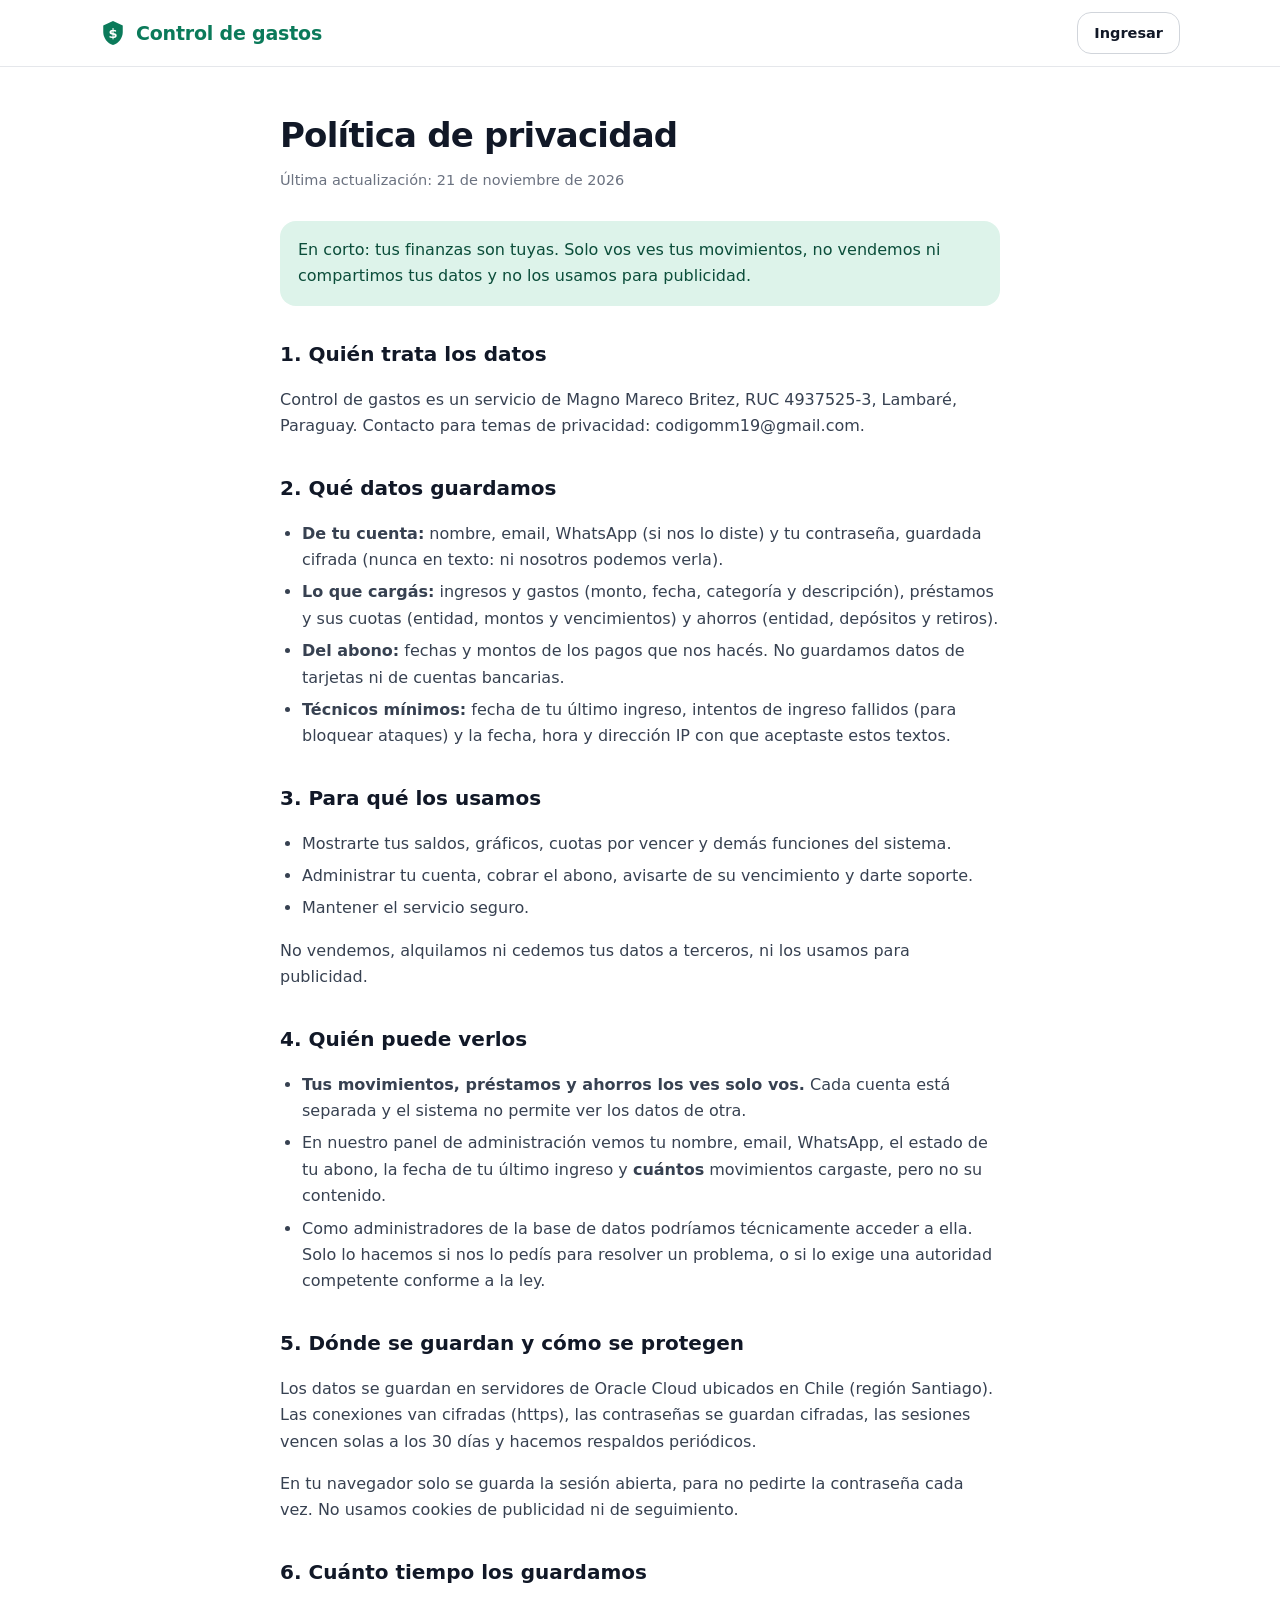
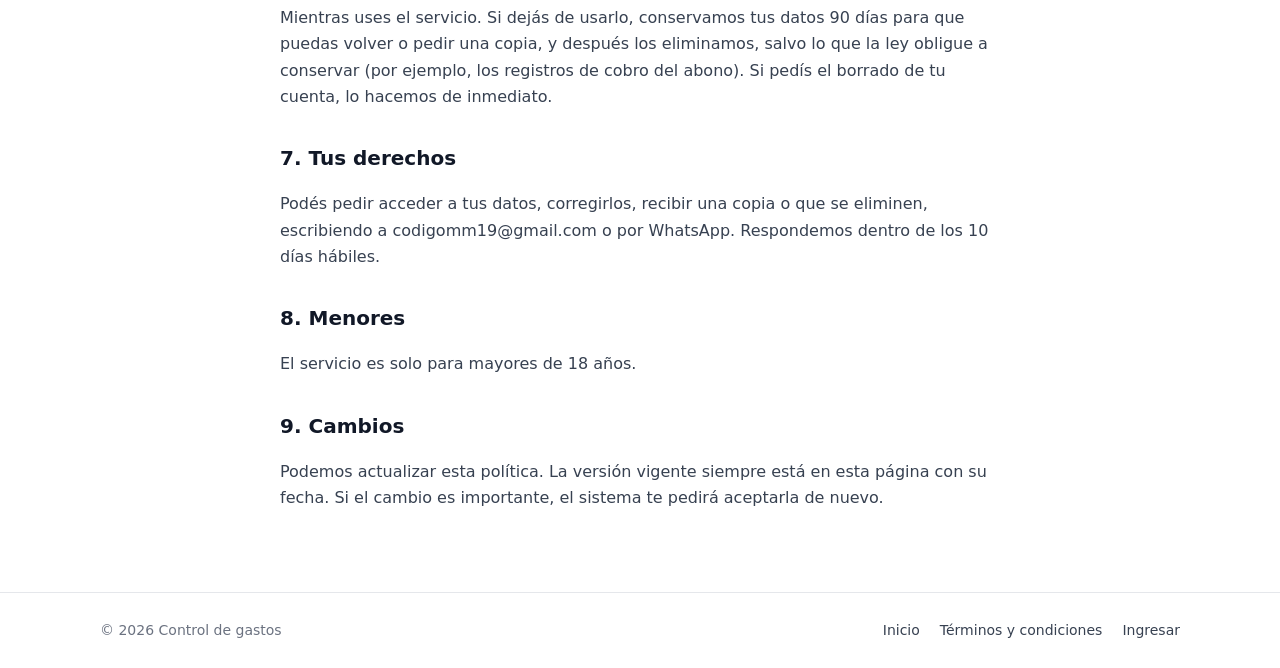
==== privacidad.html @ 7ae5da06 "Add files via upload" ====
<!DOCTYPE html>
<!--
  BORRADOR: revisalo con un abogado antes de publicarlo.
  Si cambiás el texto: actualizá la fecha de «Última actualización», terminosVersion en js/config.js
  y c_terminos_ver en oracle/03_paquete.sql (los clientes lo vuelven a aceptar al entrar).
-->
<html lang="es">
<head>
  <meta charset="UTF-8">
  <meta name="viewport" content="width=device-width, initial-scale=1">
  <meta http-equiv="Content-Security-Policy" content="default-src 'self'; script-src 'self' https://unpkg.com; style-src 'self' 'unsafe-inline' https://fonts.googleapis.com; font-src https://fonts.gstatic.com; img-src 'self' data:; connect-src 'self' https:; object-src 'none'; base-uri 'none'; form-action 'self'">
  <meta name="referrer" content="no-referrer">
  <title>Política de privacidad · Control de gastos</title>
  <meta name="theme-color" content="#0f2a24">
  <link rel="icon" href="data:image/svg+xml,%3Csvg xmlns='http://www.w3.org/2000/svg' viewBox='0 0 24 24'%3E%3Cpath fill='%230b7a5a' d='M12 1 3 5v6c0 5.5 3.8 10.7 9 12 5.2-1.3 9-6.5 9-12V5z'/%3E%3C/svg%3E">
  <link rel="preconnect" href="https://fonts.googleapis.com">
  <link rel="preconnect" href="https://fonts.gstatic.com" crossorigin>
  <link href="https://fonts.googleapis.com/css2?family=Plus+Jakarta+Sans:wght@400;500;600;700;800&display=swap" rel="stylesheet">
  <link rel="stylesheet" href="css/styles.css">
  <link rel="stylesheet" href="css/ventas.css">
</head>
<body class="publica">
  <header class="pub-top">
    <div class="wrap">
      <a class="brand" href="ventas.html"><svg class="brand-logo" viewBox="0 0 24 24" aria-hidden="true"><path fill="currentColor" d="M12 1 3 5v6c0 5.5 3.8 10.7 9 12 5.2-1.3 9-6.5 9-12V5z"/><text x="12" y="16.5" font-size="12" font-weight="800" text-anchor="middle" fill="#fff">$</text></svg><span class="js-app"></span></a>
      <nav><a class="btn btn-outline" href="index.html">Ingresar</a></nav>
    </div>
  </header>

  <main class="legal">
    <h1>Política de privacidad</h1>
    <p class="fecha">Última actualización: 21 de noviembre de 2026</p>

    <p class="destacado">En corto: tus finanzas son tuyas. Solo vos ves tus movimientos, no vendemos ni compartimos tus datos y no los usamos para publicidad.</p>

    <h2>1. Quién trata los datos</h2>
    <p><span class="js-app"></span> es un servicio de Magno Mareco Britez, RUC 4937525-3, Lambaré, Paraguay. Contacto para temas de privacidad: codigomm19@gmail.com.</p>

    <h2>2. Qué datos guardamos</h2>
    <ul>
      <li><b>De tu cuenta:</b> nombre, email, WhatsApp (si nos lo diste) y tu contraseña, guardada cifrada (nunca en texto: ni nosotros podemos verla).</li>
      <li><b>Lo que cargás:</b> ingresos y gastos (monto, fecha, categoría y descripción), préstamos y sus cuotas (entidad, montos y vencimientos) y ahorros (entidad, depósitos y retiros).</li>
      <li><b>Del abono:</b> fechas y montos de los pagos que nos hacés. No guardamos datos de tarjetas ni de cuentas bancarias.</li>
      <li><b>Técnicos mínimos:</b> fecha de tu último ingreso, intentos de ingreso fallidos (para bloquear ataques) y la fecha, hora y dirección IP con que aceptaste estos textos.</li>
    </ul>

    <h2>3. Para qué los usamos</h2>
    <ul>
      <li>Mostrarte tus saldos, gráficos, cuotas por vencer y demás funciones del sistema.</li>
      <li>Administrar tu cuenta, cobrar el abono, avisarte de su vencimiento y darte soporte.</li>
      <li>Mantener el servicio seguro.</li>
    </ul>
    <p>No vendemos, alquilamos ni cedemos tus datos a terceros, ni los usamos para publicidad.</p>

    <h2>4. Quién puede verlos</h2>
    <ul>
      <li><b>Tus movimientos, préstamos y ahorros los ves solo vos.</b> Cada cuenta está separada y el sistema no permite ver los datos de otra.</li>
      <li>En nuestro panel de administración vemos tu nombre, email, WhatsApp, el estado de tu abono, la fecha de tu último ingreso y <b>cuántos</b> movimientos cargaste, pero no su contenido.</li>
      <li>Como administradores de la base de datos podríamos técnicamente acceder a ella. Solo lo hacemos si nos lo pedís para resolver un problema, o si lo exige una autoridad competente conforme a la ley.</li>
    </ul>

    <h2>5. Dónde se guardan y cómo se protegen</h2>
    <p>Los datos se guardan en servidores de Oracle Cloud ubicados en Chile (región Santiago). Las conexiones van cifradas (https), las contraseñas se guardan cifradas, las sesiones vencen solas a los 30 días y hacemos respaldos periódicos.</p>
    <p>En tu navegador solo se guarda la sesión abierta, para no pedirte la contraseña cada vez. No usamos cookies de publicidad ni de seguimiento.</p>

    <h2>6. Cuánto tiempo los guardamos</h2>
    <p>Mientras uses el servicio. Si dejás de usarlo, conservamos tus datos 90 días para que puedas volver o pedir una copia, y después los eliminamos, salvo lo que la ley obligue a conservar (por ejemplo, los registros de cobro del abono). Si pedís el borrado de tu cuenta, lo hacemos de inmediato.</p>

    <h2>7. Tus derechos</h2>
    <p>Podés pedir acceder a tus datos, corregirlos, recibir una copia o que se eliminen, escribiendo a codigomm19@gmail.com o por WhatsApp. Respondemos dentro de los 10 días hábiles.</p>

    <h2>8. Menores</h2>
    <p>El servicio es solo para mayores de 18 años.</p>

    <h2>9. Cambios</h2>
    <p>Podemos actualizar esta política. La versión vigente siempre está en esta página con su fecha. Si el cambio es importante, el sistema te pedirá aceptarla de nuevo.</p>
  </main>

  <footer class="pub-foot">
    <div class="wrap">
      <span>© <span data-anio></span> <span class="js-app"></span></span>
      <a href="ventas.html">Inicio</a>
      <a href="terminos.html">Términos y condiciones</a>
      <a href="index.html">Ingresar</a>
    </div>
  </footer>

  <script src="js/config.js"></script>
  <script src="js/utils.js"></script>
  <script src="js/ventas.js"></script>
</body>
</html>
---- css/styles.css ----
/* ============================================================
   Control de gastos · estilos
   ============================================================ */
:root {
  --bg: #f3f4f6;
  --card: #ffffff;
  --ink: #111827;
  --ink2: #374151;
  --muted: #6b7280;
  --line: #e5e7eb;
  --chip: #e9ecef;
  --green: #0b7a5a;
  --green-dark: #08654a;
  --green-soft: #ddf3ea;
  --dark: #0f2a24;
  --dark2: #1c3f37;
  --mint: #7ddfb3;
  --red: #b42318;
  --red-soft: #fde4e1;
  --salmon: #ff9e8f;
  --radius: 20px;
  --radius-sm: 14px;
  --shadow: 0 1px 2px rgba(17, 24, 39, .04), 0 2px 10px rgba(17, 24, 39, .04);
  --top: 64px;
  --side: 240px;
  font-family: "Plus Jakarta Sans", system-ui, -apple-system, "Segoe UI", Roboto, sans-serif;
  color: var(--ink);
  background: var(--bg);
  -webkit-tap-highlight-color: transparent;
}
* { box-sizing: border-box; }
html, body { margin: 0; min-height: 100%; }
body { background: var(--bg); font-size: 15px; line-height: 1.4; }
button, input, select { font: inherit; color: inherit; }
button { cursor: pointer; }
a { color: inherit; }
[data-lucide], svg.lucide { width: 20px; height: 20px; stroke-width: 2; flex-shrink: 0; }
.sr-only { position: absolute; width: 1px; height: 1px; overflow: hidden; clip: rect(0 0 0 0); }

/* ---------- Barra superior ---------- */
.topbar {
  position: sticky; top: 0; z-index: 30; height: var(--top);
  display: flex; align-items: center; gap: 14px; padding: 0 16px;
  background: var(--card); border-bottom: 1px solid var(--line);
}
.icon-btn {
  width: 44px; height: 44px; border-radius: 50%; border: 0; background: #eef0f3;
  display: grid; place-items: center; flex-shrink: 0;
}
.icon-btn:hover { background: #e3e6ea; }
.icon-btn.plain { background: transparent; }
.icon-btn.plain:hover { background: #eef0f3; }
.brand { display: flex; align-items: center; gap: 10px; text-decoration: none; color: var(--green); font-weight: 800; font-size: 19px; letter-spacing: -.2px; }
.brand-logo { width: 26px; height: 26px; }
.user { margin-left: auto; display: flex; align-items: center; gap: 10px; font-weight: 600; background: none; border: 0; padding: 4px 6px 4px 4px; border-radius: 99px; }
.user:hover { background: #f3f5f7; }
.avatar { width: 40px; height: 40px; border-radius: 50%; background: var(--green-soft); color: var(--green); display: grid; place-items: center; font-weight: 800; }

/* ---------- Layout ---------- */
.layout { display: flex; min-height: calc(100vh - var(--top)); }
.sidebar {
  width: var(--side); flex-shrink: 0; background: var(--card); border-right: 1px solid var(--line);
  padding: 12px; display: flex; flex-direction: column; gap: 2px;
  position: sticky; top: var(--top); height: calc(100vh - var(--top)); overflow-y: auto;
}
.nav-item {
  display: flex; align-items: center; gap: 12px; padding: 11px 12px; border-radius: 12px;
  text-decoration: none; color: var(--ink2); font-weight: 500;
}
.nav-item [data-lucide], .nav-item svg { width: 18px; height: 18px; color: var(--muted); }
.nav-item:hover { background: #f3f5f7; }
.nav-item.activo { background: var(--green-soft); color: var(--green); font-weight: 700; }
.nav-item.activo svg { color: var(--green); }
.nav-title { font-size: 12px; font-weight: 700; letter-spacing: .08em; text-transform: uppercase; color: var(--muted); padding: 18px 12px 6px; }
.nav-foot { margin-top: auto; padding: 12px; font-size: 12px; color: var(--muted); }
.nav-foot button { background: none; border: 0; padding: 0; color: var(--green); text-decoration: underline; font-size: 12px; }
.scrim { display: none; }
.main { flex: 1; min-width: 0; padding: 26px 28px 110px; max-width: 1240px; outline: none; }

body.sin-menu .sidebar { display: none; }

@media (max-width: 899px) {
  .sidebar {
    position: fixed; z-index: 50; top: 0; left: 0; height: 100vh; width: min(290px, 84vw);
    transform: translateX(-100%); transition: transform .22s ease; box-shadow: 0 0 40px rgba(0,0,0,.15);
    padding-top: 20px;
  }
  body.menu-abierto .sidebar { transform: none; }
  body.menu-abierto .scrim { display: block; position: fixed; inset: 0; z-index: 40; background: rgba(15, 23, 42, .35); }
  body.sin-menu .sidebar { display: flex; }
  .main { padding: 20px 16px 110px; }
  .user-name { display: none; }
  .brand { font-size: 18px; }
}

/* ---------- Encabezado de página ---------- */
.page-head { display: flex; align-items: flex-end; justify-content: space-between; gap: 12px; margin-bottom: 18px; flex-wrap: wrap; }
.crumb { font-size: 13px; color: var(--muted); text-decoration: none; }
.crumb:hover { text-decoration: underline; }
.page-title { font-size: 28px; font-weight: 800; letter-spacing: -.5px; margin: 2px 0 0; }
.page-sub { color: var(--muted); font-size: 14px; margin: 2px 0 0; }
.head-actions { display: flex; gap: 10px; align-items: center; flex-wrap: wrap; }

/* ---------- Botones ---------- */
.btn {
  display: inline-flex; align-items: center; justify-content: center; gap: 8px;
  height: 48px; padding: 0 22px; border-radius: 14px; border: 1px solid transparent;
  font-weight: 700; font-size: 15px; text-decoration: none; white-space: nowrap;
}
.btn svg { width: 18px; height: 18px; }
.btn-primary { background: var(--green); color: #fff; }
.btn-primary:hover { background: var(--green-dark); }
.btn-outline { background: var(--card); border-color: #d1d5db; color: var(--ink); }
.btn-outline:hover { background: #f9fafb; }
.btn-danger-outline { background: var(--card); border-color: #f3b3aa; color: var(--red); }
.btn-danger-outline:hover { background: #fff5f4; }
.btn-sm { height: 40px; padding: 0 16px; border-radius: 12px; font-size: 14px; }
.btn-block { width: 100%; }
.btn:disabled { opacity: .55; cursor: not-allowed; }
.link { background: none; border: 0; padding: 0; color: var(--green); font-weight: 600; text-decoration: underline; text-underline-offset: 3px; }

/* ---------- Selector de mes ---------- */
.periodo { display: flex; align-items: center; gap: 10px; }
.periodo .icon-btn { background: var(--card); box-shadow: var(--shadow); width: 40px; height: 40px; }
.periodo-nombre { font-size: 22px; font-weight: 800; letter-spacing: -.3px; min-width: 190px; text-align: center; position: relative; }
.periodo-nombre input { position: absolute; inset: 0; opacity: 0; cursor: pointer; width: 100%; }
@media (max-width: 899px) { .periodo-nombre { font-size: 19px; min-width: 0; flex: 1; } .periodo { width: 100%; } }

/* ---------- Tarjetas ---------- */
.card { background: var(--card); border-radius: var(--radius); box-shadow: var(--shadow); padding: 22px; }
.card-title { font-size: 17px; font-weight: 700; margin: 0 0 14px; }
.section-head { display: flex; align-items: center; justify-content: space-between; margin: 26px 0 12px; }
.section-head h2 { font-size: 18px; font-weight: 700; margin: 0; }

.hero {
  background: var(--dark); color: #fff; border-radius: 24px; padding: 26px 28px;
  display: flex; align-items: center; gap: 16px; flex-wrap: wrap;
}
.hero-main { flex: 1; min-width: 220px; }
.hero-label { color: #cfe3dc; font-size: 15px; }
.hero-amount { font-size: 40px; font-weight: 800; letter-spacing: -1px; line-height: 1.15; }
.hero-amount.mint { color: var(--mint); }
.hero-amount.salmon { color: var(--salmon); }
.hero-sub { color: #cfe3dc; font-size: 14px; margin-top: 4px; }
.hero-boxes { display: flex; gap: 12px; flex-wrap: wrap; }
.hero-box { background: var(--dark2); border-radius: 16px; padding: 12px 18px; min-width: 190px; }
.hero-box .k { color: #cfe3dc; font-size: 13px; }
.hero-box .v { font-size: 19px; font-weight: 700; }
.hero-box .v.mint { color: var(--mint); }
.hero-box .v.salmon { color: var(--salmon); }
.hero-split { display: flex; justify-content: space-between; width: 100%; gap: 12px; }
.hero-split .k { color: #cfe3dc; font-size: 14px; }
.hero-split .v { font-size: 20px; font-weight: 700; }
.hero-split > div:last-child { text-align: right; }
.bar { height: 12px; border-radius: 99px; background: var(--dark2); overflow: hidden; width: 100%; }
.bar > span { display: block; height: 100%; border-radius: 99px; background: var(--mint); }
@media (max-width: 899px) {
  .hero { padding: 22px; flex-direction: column; align-items: stretch; }
  .hero-amount { font-size: 34px; }
  .hero-boxes { display: grid; grid-template-columns: minmax(0, 1fr) minmax(0, 1fr); }
  .hero-box { min-width: 0; padding: 12px 14px; }
  .hero-box .v { font-size: 15.5px; white-space: nowrap; overflow: hidden; text-overflow: ellipsis; }
}

/* ---------- Accesos rápidos ---------- */
.tiles { display: grid; grid-template-columns: repeat(4, minmax(0, 1fr)); gap: 14px; margin-top: 16px; }
.tile {
  background: var(--card); border-radius: var(--radius); box-shadow: var(--shadow); padding: 16px;
  display: flex; flex-direction: column; align-items: center; gap: 10px; text-decoration: none; font-weight: 700; color: var(--ink);
}
.tile:hover { box-shadow: 0 4px 18px rgba(17,24,39,.08); }
.tile-ico { width: 44px; height: 44px; border-radius: 12px; background: var(--green-soft); color: var(--green); display: grid; place-items: center; }
@media (max-width: 899px) {
  .tiles { gap: 8px; }
  .tile { padding: 12px 4px; font-size: 12px; border-radius: 16px; }
  .tile-ico { width: 38px; height: 38px; }
}

.grid-2 { display: grid; grid-template-columns: minmax(0, 1fr) minmax(0, 1fr); gap: 16px; }
@media (max-width: 899px) { .grid-2 { grid-template-columns: minmax(0, 1fr); } }

/* ---------- Listas de movimientos ---------- */
.list { background: var(--card); border-radius: var(--radius); box-shadow: var(--shadow); padding: 6px 22px; }
.list-day { font-size: 13px; font-weight: 700; color: var(--muted); letter-spacing: .04em; padding: 16px 0 4px; }
.row {
  display: flex; align-items: center; gap: 14px; padding: 12px 0; width: 100%;
  background: none; border: 0; text-align: left;
}
.list .row + .row { border-top: 1px solid #f1f3f5; }
.list .list-day + .row { border-top: 0; }
button.row:hover .row-title { text-decoration: underline; }
.row-ico { width: 52px; height: 52px; border-radius: 15px; display: grid; place-items: center; flex-shrink: 0; }
.row-ico .dot { width: 14px; height: 14px; border-radius: 50%; }
.row-ico svg { width: 20px; height: 20px; }
.row-body { flex: 1; min-width: 0; }
.row-title { display: block; font-weight: 700; font-size: 16px; overflow: hidden; text-overflow: ellipsis; white-space: nowrap; }
.row-sub { display: block; color: var(--muted); font-size: 14px; }
.row-sub.danger { color: var(--red); font-weight: 500; }
.row-amount { font-weight: 800; font-size: 17px; white-space: nowrap; }
.row-amount.pos { color: var(--green); }
.row-amount.neg { color: var(--ink); }
.row-amount.debt { color: var(--red); }
.row-chev { color: #9ca3af; }
.row-end { display: flex; align-items: center; gap: 10px; }
.mini { font-size: 13px; color: var(--muted); font-weight: 600; white-space: nowrap; }
.compact .row-ico { width: 38px; height: 38px; border-radius: 11px; }
.compact .row-ico .dot { width: 11px; height: 11px; }
.compact .row-title { font-size: 15px; }
.compact .row-sub { font-size: 12.5px; }
.compact .row-amount { font-size: 16px; }
.compact .row { padding: 9px 0; }

/* ---------- Barras por categoría ---------- */
.catbar + .catbar { margin-top: 14px; }
.catbar-head { display: flex; justify-content: space-between; gap: 10px; margin-bottom: 7px; }
.catbar-head b { font-weight: 800; white-space: nowrap; }
.track { height: 10px; border-radius: 99px; background: #e5e9ef; overflow: hidden; }
.track > span { display: block; height: 100%; border-radius: 99px; }

/* ---------- Gráfico ---------- */
.chart-legend { display: flex; gap: 16px; font-size: 13px; color: var(--ink2); }
.chart-legend span { display: inline-flex; align-items: center; gap: 6px; }
.chart-legend i { width: 10px; height: 10px; border-radius: 50%; display: inline-block; }
.chart { width: 100%; height: 260px; display: block; }
.chart text { font-size: 11px; fill: var(--muted); font-family: inherit; }
.chart .bar-hit:hover { opacity: .85; }

/* ---------- Tablas (escritorio) ---------- */
.table-wrap { background: var(--card); border-radius: var(--radius); box-shadow: var(--shadow); overflow-x: auto; margin-top: 18px; }
table.tabla { width: 100%; border-collapse: collapse; }
.tabla th { background: #f6f7f9; text-align: left; font-size: 13px; font-weight: 600; color: var(--ink2); padding: 14px 20px; white-space: nowrap; }
.tabla td { padding: 14px 20px; border-top: 1px solid #f1f3f5; white-space: nowrap; }
.tabla tbody tr { cursor: pointer; }
.tabla tbody tr:hover { background: #fafbfc; }
.tabla .r { text-align: right; }
.tabla .strong { font-weight: 700; }
.tabla tfoot td { color: var(--muted); font-size: 13px; text-align: right; cursor: default; }
.tabla .cell-ico { display: flex; align-items: center; gap: 10px; font-weight: 700; }
.tabla .cell-ico .row-ico { width: 30px; height: 30px; border-radius: 8px; }
.tabla .cell-ico .row-ico svg { width: 16px; height: 16px; }
.tabla .track { width: 120px; height: 7px; }

@media (min-width: 900px) { .only-mob { display: none !important; } }
@media (max-width: 899px) { .only-desk { display: none !important; } }

.pill { display: inline-block; padding: 4px 11px; border-radius: 99px; font-size: 13px; font-weight: 700; background: var(--green-soft); color: var(--green); }
.pill.gray { background: var(--chip); color: var(--ink2); }
.pill.red { background: var(--red-soft); color: var(--red); }

/* ---------- Buscador ---------- */
.search { display: flex; align-items: center; gap: 12px; background: var(--card); border-radius: 18px; box-shadow: var(--shadow); padding: 0 18px; height: 60px; margin-bottom: 16px; }
.search svg { color: var(--ink2); }
.search input { border: 0; outline: 0; flex: 1; font-size: 17px; background: transparent; height: 100%; }

/* ---------- Pestañas ---------- */
.seg { display: grid; grid-auto-flow: column; grid-auto-columns: 1fr; background: #e5e8ec; border-radius: 16px; padding: 6px; gap: 4px; }
.seg button { border: 0; background: transparent; height: 44px; border-radius: 12px; font-weight: 600; color: var(--muted); font-size: 16px; }
.seg button.on { background: var(--card); color: var(--ink); font-weight: 700; box-shadow: 0 1px 3px rgba(0,0,0,.08); }
.seg.ingreso button.on { color: var(--green); }

/* ---------- Estado vacío ---------- */
.empty { background: var(--card); border-radius: var(--radius); box-shadow: var(--shadow); padding: 42px 24px; text-align: center; }
.empty-ico { width: 72px; height: 72px; border-radius: 50%; background: var(--green-soft); color: var(--green); display: grid; place-items: center; margin: 0 auto 16px; }
.empty-ico svg { width: 30px; height: 30px; }
.empty h3 { margin: 0 0 8px; font-size: 19px; }
.empty p { margin: 0 auto 20px; color: var(--muted); max-width: 340px; }

/* ---------- Botón flotante ---------- */
.fab {
  position: fixed; right: 22px; bottom: 22px; z-index: 25; width: 64px; height: 64px; border-radius: 50%;
  border: 0; background: var(--green); color: #fff; display: none; place-items: center;
  box-shadow: 0 8px 24px rgba(11, 122, 90, .35);
}
.fab svg { width: 28px; height: 28px; }
.fab.visible { display: grid; }
@media (min-width: 900px) { .fab { display: none !important; } }

/* ---------- Modales ---------- */
.modal-root:empty { display: none; }
.modal-back {
  position: fixed; inset: 0; z-index: 60; background: rgba(15, 23, 42, .45);
  display: flex; align-items: center; justify-content: center; padding: 20px;
  animation: fade .15s ease;
}
.modal {
  background: var(--bg); width: 100%; max-width: 520px; max-height: calc(100vh - 40px);
  border-radius: 24px; display: flex; flex-direction: column; overflow: hidden;
  box-shadow: 0 20px 60px rgba(0,0,0,.25); animation: up .18s ease;
}
.modal.small { max-width: 420px; }
.modal-head { display: flex; align-items: center; gap: 12px; padding: 12px 16px; background: var(--card); border-bottom: 1px solid var(--line); }
.modal-head h2 { flex: 1; margin: 0; font-size: 19px; font-weight: 800; text-align: center; padding-right: 44px; }
.modal-body { padding: 18px 20px; overflow-y: auto; flex: 1; display: flex; flex-direction: column; gap: 14px; }
.modal-foot { display: flex; gap: 12px; padding: 14px 20px calc(14px + env(safe-area-inset-bottom)); background: var(--card); border-top: 1px solid var(--line); }
.modal-foot .btn { height: 54px; font-size: 17px; }
.modal-foot .btn-outline { flex: 0 0 auto; min-width: 120px; }
.modal-foot .btn-primary { flex: 1; }
.modal-foot .btn-icon { width: 58px; padding: 0; flex: 0 0 auto; }
@media (max-width: 599px) {
  .modal-back { padding: 0; align-items: stretch; }
  .modal { max-width: none; max-height: none; height: 100%; border-radius: 0; }
  .modal.small { height: auto; margin-top: auto; border-radius: 24px 24px 0 0; }
}
@keyframes fade { from { opacity: 0; } }
@keyframes up { from { transform: translateY(16px); opacity: 0; } }

/* ---------- Formularios ---------- */
.field { background: var(--card); border-radius: 18px; box-shadow: var(--shadow); padding: 12px 18px; display: block; position: relative; }
.field > span { display: block; font-size: 13.5px; color: var(--muted); font-weight: 500; }
.field input, .field select { border: 0; outline: 0; background: transparent; width: 100%; font-size: 18px; padding: 3px 0 0; }
.field input[type="date"] { min-height: 30px; }
.field:focus-within { box-shadow: 0 0 0 2px var(--green); }
.field.locked { background: #eceff3; box-shadow: none; }
.field.locked input { color: #4b5563; }
.field.amount input { font-size: 44px; font-weight: 800; letter-spacing: -1px; padding: 0; }
.field.amount .cur { font-size: 22px; font-weight: 600; color: #4b5563; margin-right: 6px; }
.field.amount .amount-line { display: flex; align-items: baseline; }
.field.amount.ingreso input { color: var(--green); }
.field.amount.small input { font-size: 32px; }
.field.calc { background: var(--green-soft); box-shadow: none; }
.field.calc > span { color: var(--green); font-weight: 600; }
.field.calc .v { font-size: 34px; font-weight: 800; color: var(--green); letter-spacing: -.5px; }
.field.calc .v small { font-size: 20px; font-weight: 600; margin-right: 4px; }
.field.calc .d { font-size: 13px; color: var(--muted); }
.lbl { font-weight: 700; font-size: 15px; margin: 4px 0 -4px 2px; }
.notice { background: #eaedf1; border-radius: 16px; padding: 14px 16px; display: flex; gap: 12px; color: #4b5563; font-size: 14.5px; }
.notice svg { flex-shrink: 0; margin-top: 2px; }
.err { color: var(--red); font-size: 14px; font-weight: 600; min-height: 0; }
.err:empty { display: none; }

.chips { display: flex; flex-wrap: wrap; gap: 10px; }
.chip {
  display: inline-flex; align-items: center; gap: 9px; height: 46px; padding: 0 18px; border-radius: 99px;
  background: var(--card); border: 1px solid var(--line); font-weight: 500; font-size: 16px;
}
.chip .dot { width: 11px; height: 11px; border-radius: 50%; }
.chip.on { background: var(--green-soft); border-color: var(--green); font-weight: 700; }
.chip.add { border-style: dashed; color: var(--muted); }
.freq { display: grid; grid-template-columns: repeat(3, 1fr); gap: 8px; }
.freq button { border: 0; background: #e5e8ec; border-radius: 99px; padding: 8px 6px; font-size: 13.5px; line-height: 1.2; }
.freq button:hover { background: #dce0e5; }
.colors { display: flex; flex-wrap: wrap; gap: 10px; }
.colors button { width: 38px; height: 38px; border-radius: 50%; border: 3px solid transparent; outline: 2px solid transparent; }
.colors button.on { border-color: #fff; outline-color: var(--ink); }

/* ---------- Cuotas ---------- */
.cuota-actions { display: flex; gap: 10px; padding: 0 0 14px; }
.cuota-actions .btn-primary { flex: 1; }

/* ---------- Toasts ---------- */
.toasts { position: fixed; z-index: 80; left: 50%; bottom: 24px; transform: translateX(-50%); display: flex; flex-direction: column; gap: 8px; align-items: center; pointer-events: none; }
.toast { background: var(--ink); color: #fff; padding: 12px 18px; border-radius: 14px; font-weight: 600; font-size: 14.5px; box-shadow: 0 8px 24px rgba(0,0,0,.2); animation: up .2s ease; display: flex; gap: 10px; align-items: center; max-width: 90vw; }
.toast.error { background: var(--red); }
.toast svg { width: 18px; height: 18px; color: var(--mint); }
.toast.error svg { color: #fff; }

/* ---------- Ingreso (login) ---------- */
.auth { display: none; }
body.sin-sesion .topbar, body.sin-sesion .layout, body.sin-sesion .fab { display: none !important; }
body.sin-sesion .auth { display: flex; min-height: 100vh; align-items: center; justify-content: center; padding: 24px 16px; }
.auth-card { width: 100%; max-width: 420px; display: flex; flex-direction: column; gap: 14px; }
.auth-brand { display: flex; align-items: center; gap: 10px; color: var(--green); font-weight: 800; font-size: 22px; justify-content: center; margin-bottom: 6px; }
.auth-brand svg { width: 34px; height: 34px; }
.auth-card h1 { font-size: 26px; font-weight: 800; letter-spacing: -.4px; margin: 0; text-align: center; }
.auth-card .page-sub { text-align: center; margin: -6px 0 6px; }
.auth-card .btn { height: 54px; font-size: 17px; }
.auth-help { text-align: center; font-size: 14px; color: var(--muted); }
.auth-help a { color: var(--green); font-weight: 600; }
.demo-hint { background: #fff8e6; border: 1px dashed #f0c36d; border-radius: 14px; padding: 12px 14px; font-size: 13.5px; color: #6b4e00; }
.demo-hint code { font-family: inherit; font-weight: 700; }
.demo-hint button { background: none; border: 0; padding: 0; color: #8a5a00; text-decoration: underline; font-size: 13.5px; font-weight: 600; }

/* ---------- Avisos del abono ---------- */
.aviso { display: flex; align-items: center; gap: 12px; border-radius: 16px; padding: 12px 16px; margin-bottom: 18px; font-size: 14.5px; flex-wrap: wrap; }
.aviso > svg { flex-shrink: 0; }
.aviso span { flex: 1; min-width: 200px; }
.aviso.info { background: #e7f5ff; color: #1864ab; }
.aviso.warn { background: #fff4e6; color: #9c4a00; }
.aviso.danger { background: var(--red-soft); color: var(--red); }
.aviso .btn { height: 38px; }

/* ---------- Mi cuenta ---------- */
.kv { display: flex; justify-content: space-between; gap: 12px; padding: 10px 0; border-top: 1px solid #f1f3f5; }
.kv:first-child { border-top: 0; }
.kv .k { color: var(--muted); }
.kv .v { font-weight: 700; text-align: right; }
.stack { display: flex; flex-direction: column; gap: 10px; }

/* ---------- Superadmin: filtro por período ---------- */
.filtro-per { display: flex; flex-wrap: wrap; align-items: center; gap: 14px 18px; margin: 0 0 18px; }
.filtro-per > .seg { min-width: 320px; }
.filtro-per .periodo .btn { margin-left: 4px; }
.per-fechas { display: flex; gap: 12px; flex-wrap: wrap; }
.per-fechas .field { min-width: 170px; padding-top: 8px; padding-bottom: 8px; }
.per-fechas .field input { font-size: 16px; }
.sel-fecha { height: 38px; padding-right: 10px; cursor: pointer; max-width: 100%; }
@media (max-width: 899px) { .filtro-per > .seg { min-width: 0; width: 100%; } .per-fechas { width: 100%; } .per-fechas .field { flex: 1; min-width: 0; } }
---- css/ventas.css ----
/* ============================================================
   Páginas públicas: ventas.html, terminos.html, privacidad.html
   (se carga después de styles.css)
   ============================================================ */
body.publica { background: #fff; }
.wrap { max-width: 1120px; margin: 0 auto; padding: 0 20px; }
.pub-top { position: sticky; top: 0; z-index: 30; background: rgba(255,255,255,.92); backdrop-filter: blur(8px); border-bottom: 1px solid var(--line); }
.pub-top .wrap { display: flex; align-items: center; gap: 12px; height: 66px; }
.pub-top .brand { font-size: 19px; }
.pub-top nav { margin-left: auto; display: flex; gap: 10px; align-items: center; }
.pub-top .btn { height: 42px; padding: 0 16px; font-size: 14.5px; }
.pub-top .lnk { text-decoration: none; font-weight: 600; color: var(--ink2); padding: 0 8px; }
.pub-top .lnk:hover { color: var(--green); }
@media (max-width: 640px) { .pub-top .hide-sm { display: none; } }

/* ---------- Hero ---------- */
.hero-pub { background: linear-gradient(180deg, #f1f8f5 0%, #fff 100%); padding: 64px 0 56px; overflow: hidden; }
.hero-pub .wrap { display: grid; grid-template-columns: minmax(0, 1.1fr) minmax(0, .9fr); gap: 48px; align-items: center; }
.eyebrow { display: inline-block; font-size: 13px; font-weight: 700; letter-spacing: .08em; text-transform: uppercase; color: var(--green); background: var(--green-soft); padding: 6px 12px; border-radius: 99px; margin: 0 0 16px; }
.hero-pub h1 { font-size: 50px; line-height: 1.07; letter-spacing: -1.5px; margin: 0 0 18px; font-weight: 800; }
.hero-pub h1 em { font-style: normal; color: var(--green); }
.lead { font-size: 18.5px; color: var(--ink2); line-height: 1.55; margin: 0 0 26px; max-width: 560px; }
.ctas { display: flex; gap: 12px; flex-wrap: wrap; }
.ctas .btn { height: 54px; padding: 0 26px; font-size: 16px; }
.checks { list-style: none; padding: 0; margin: 24px 0 0; display: flex; gap: 18px; flex-wrap: wrap; color: var(--ink2); font-weight: 500; font-size: 15px; }
.checks li { display: flex; gap: 7px; align-items: center; }
.checks svg { color: var(--green); width: 18px; height: 18px; }
.checks.col { flex-direction: column; gap: 12px; margin: 22px 0 26px; }
@media (max-width: 899px) {
  .hero-pub { padding: 40px 0; }
  .hero-pub .wrap { grid-template-columns: minmax(0, 1fr); gap: 36px; }
  .hero-pub h1 { font-size: 36px; letter-spacing: -1px; }
  .lead { font-size: 17px; }
}

/* ---------- Teléfono de muestra ---------- */
.phone { width: 330px; max-width: 100%; margin: 0 auto; background: var(--bg); border: 10px solid #111827; border-radius: 42px; padding: 18px 14px; box-shadow: 0 30px 70px rgba(15,42,36,.25); display: flex; flex-direction: column; gap: 12px; transform: rotate(2deg); }
.phone .hola { font-weight: 800; font-size: 20px; }
.phone .hola small { display: block; font-size: 12px; color: var(--muted); font-weight: 500; }
.ph-saldo { background: var(--dark); color: #fff; border-radius: 18px; padding: 16px; }
.ph-saldo .k { font-size: 12px; color: #cfe3dc; }
.ph-saldo .v { font-size: 26px; font-weight: 800; letter-spacing: -.5px; }
.ph-saldo .duo { display: flex; justify-content: space-between; margin-top: 8px; font-size: 12px; color: #cfe3dc; }
.ph-saldo .duo b { display: block; color: #fff; font-size: 14px; }
.ph-saldo .duo b.mint { color: var(--mint); }
.ph-card { background: #fff; border-radius: 16px; padding: 12px 14px; display: flex; flex-direction: column; gap: 9px; }
.ph-card .t { font-weight: 700; font-size: 13px; }
.ph-bar { font-size: 12px; }
.ph-bar div { display: flex; justify-content: space-between; margin-bottom: 4px; }
.ph-bar i { display: block; height: 6px; border-radius: 9px; }
.ph-row { display: flex; align-items: center; gap: 10px; font-size: 12.5px; }
.ph-row .ic { width: 30px; height: 30px; border-radius: 9px; display: grid; place-items: center; flex: 0 0 30px; }
.ph-row .ic svg { width: 15px; height: 15px; }
.ph-row > span:not(.ic) { flex: 1; font-weight: 700; }
.ph-row > span:not(.ic) small { display: block; font-weight: 500; color: var(--muted); font-size: 11px; }
.ph-row b { font-size: 13px; }
.ph-alert { background: var(--red-soft); color: var(--red); border-radius: 12px; padding: 8px 10px; font-size: 12px; font-weight: 600; display: flex; gap: 8px; align-items: center; }
.ph-alert svg { width: 15px; height: 15px; }

/* ---------- Secciones ---------- */
.sec { padding: 72px 0; }
.sec.alt { background: var(--bg); }
.sec h2 { font-size: 36px; letter-spacing: -.8px; margin: 0 0 12px; font-weight: 800; line-height: 1.15; }
.sec .sub { color: var(--muted); font-size: 17px; margin: 0 0 36px; max-width: 640px; }
.feat { display: grid; grid-template-columns: repeat(3, minmax(0, 1fr)); gap: 18px; }
.feat article { background: #fff; border: 1px solid var(--line); border-radius: 20px; padding: 24px; }
.sec.alt .feat article { border-color: transparent; box-shadow: var(--shadow); }
.feat .ic { width: 46px; height: 46px; border-radius: 13px; background: var(--green-soft); color: var(--green); display: grid; place-items: center; margin-bottom: 14px; }
.feat h3 { margin: 0 0 8px; font-size: 18px; }
.feat p { margin: 0; color: var(--ink2); line-height: 1.55; font-size: 15px; }
@media (max-width: 899px) { .feat { grid-template-columns: minmax(0, 1fr); } .sec { padding: 52px 0; } .sec h2 { font-size: 28px; } }

.split { display: grid; grid-template-columns: minmax(0, 1fr) minmax(0, 1fr); gap: 48px; align-items: center; }
.split ul { padding-left: 0; list-style: none; display: flex; flex-direction: column; gap: 14px; margin: 0; }
.split li { display: flex; gap: 12px; font-size: 16px; color: var(--ink2); line-height: 1.5; }
.split li svg { color: var(--green); flex-shrink: 0; margin-top: 2px; }
@media (max-width: 899px) { .split { grid-template-columns: minmax(0, 1fr); gap: 28px; } }
.mini-cuotas { background: #fff; border-radius: 22px; box-shadow: 0 20px 50px rgba(15,42,36,.12); padding: 20px; display: flex; flex-direction: column; gap: 12px; }

.pasos { list-style: none; padding: 0; margin: 0; display: grid; grid-template-columns: repeat(3, minmax(0, 1fr)); gap: 18px; counter-reset: p; }
.pasos li { background: #fff; border-radius: 20px; padding: 24px; box-shadow: var(--shadow); }
.pasos .n { width: 38px; height: 38px; border-radius: 50%; background: var(--green); color: #fff; display: grid; place-items: center; font-weight: 800; margin-bottom: 14px; }
.pasos h3 { margin: 0 0 6px; font-size: 18px; }
.pasos p { margin: 0; color: var(--ink2); line-height: 1.5; }
@media (max-width: 899px) { .pasos { grid-template-columns: minmax(0, 1fr); } }

.precio { max-width: 460px; margin: 0 auto; background: #fff; border: 2px solid var(--green); border-radius: 26px; padding: 32px; box-shadow: 0 20px 50px rgba(11,122,90,.12); }
.precio .monto { font-size: 46px; font-weight: 800; letter-spacing: -1.2px; margin: 0; }
.precio .monto small { display: block; font-size: 15px; font-weight: 500; color: var(--muted); letter-spacing: 0; }
.precio .prueba { display: inline-block; background: var(--green-soft); color: var(--green); font-weight: 700; font-size: 14px; padding: 6px 12px; border-radius: 99px; margin-bottom: 14px; }
.precio .btn { height: 56px; font-size: 16.5px; }
.center { text-align: center; }
.center .sub { margin-left: auto; margin-right: auto; }

.faq { max-width: 760px; margin: 0 auto; display: flex; flex-direction: column; gap: 10px; }
.faq details { background: #fff; border-radius: 16px; padding: 0 20px; box-shadow: var(--shadow); }
.faq summary { cursor: pointer; font-weight: 700; padding: 18px 0; list-style: none; display: flex; justify-content: space-between; gap: 12px; font-size: 16px; }
.faq summary::-webkit-details-marker { display: none; }
.faq summary::after { content: "+"; color: var(--green); font-size: 22px; line-height: 1; }
.faq details[open] summary::after { content: "–"; }
.faq p { margin: 0 0 18px; color: var(--ink2); line-height: 1.6; }

.final { background: var(--dark); color: #fff; text-align: center; padding: 72px 0; }
.final h2 { font-size: 36px; margin: 0 0 12px; letter-spacing: -.8px; }
.final p { color: #cfe3dc; font-size: 17.5px; margin: 0 auto 26px; max-width: 560px; }
.final .btn { height: 56px; padding: 0 28px; font-size: 16.5px; background: var(--mint); color: var(--dark); }
.final .btn:hover { background: #9be8c6; }

.pub-foot { border-top: 1px solid var(--line); padding: 28px 0; color: var(--muted); font-size: 14px; }
.pub-foot .wrap { display: flex; gap: 20px; flex-wrap: wrap; align-items: center; }
.pub-foot a { color: var(--ink2); text-decoration: none; }
.pub-foot a:hover { color: var(--green); text-decoration: underline; }
.pub-foot .wrap > span { margin-right: auto; }

/* ---------- Textos legales ---------- */
.legal { max-width: 760px; margin: 0 auto; padding: 40px 20px 64px; color: var(--ink2); line-height: 1.65; font-size: 16px; }
.legal h1 { color: var(--ink); font-size: 34px; letter-spacing: -.8px; margin: 0 0 6px; }
.legal .fecha { color: var(--muted); margin: 0 0 28px; font-size: 14.5px; }
.legal h2 { color: var(--ink); font-size: 20px; margin: 32px 0 8px; }
.legal ul { padding-left: 22px; }
.legal li { margin-bottom: 6px; }
.legal a { color: var(--green); font-weight: 600; }
.legal .destacado { background: var(--green-soft); border-radius: 16px; padding: 16px 18px; color: #0b4d3a; }
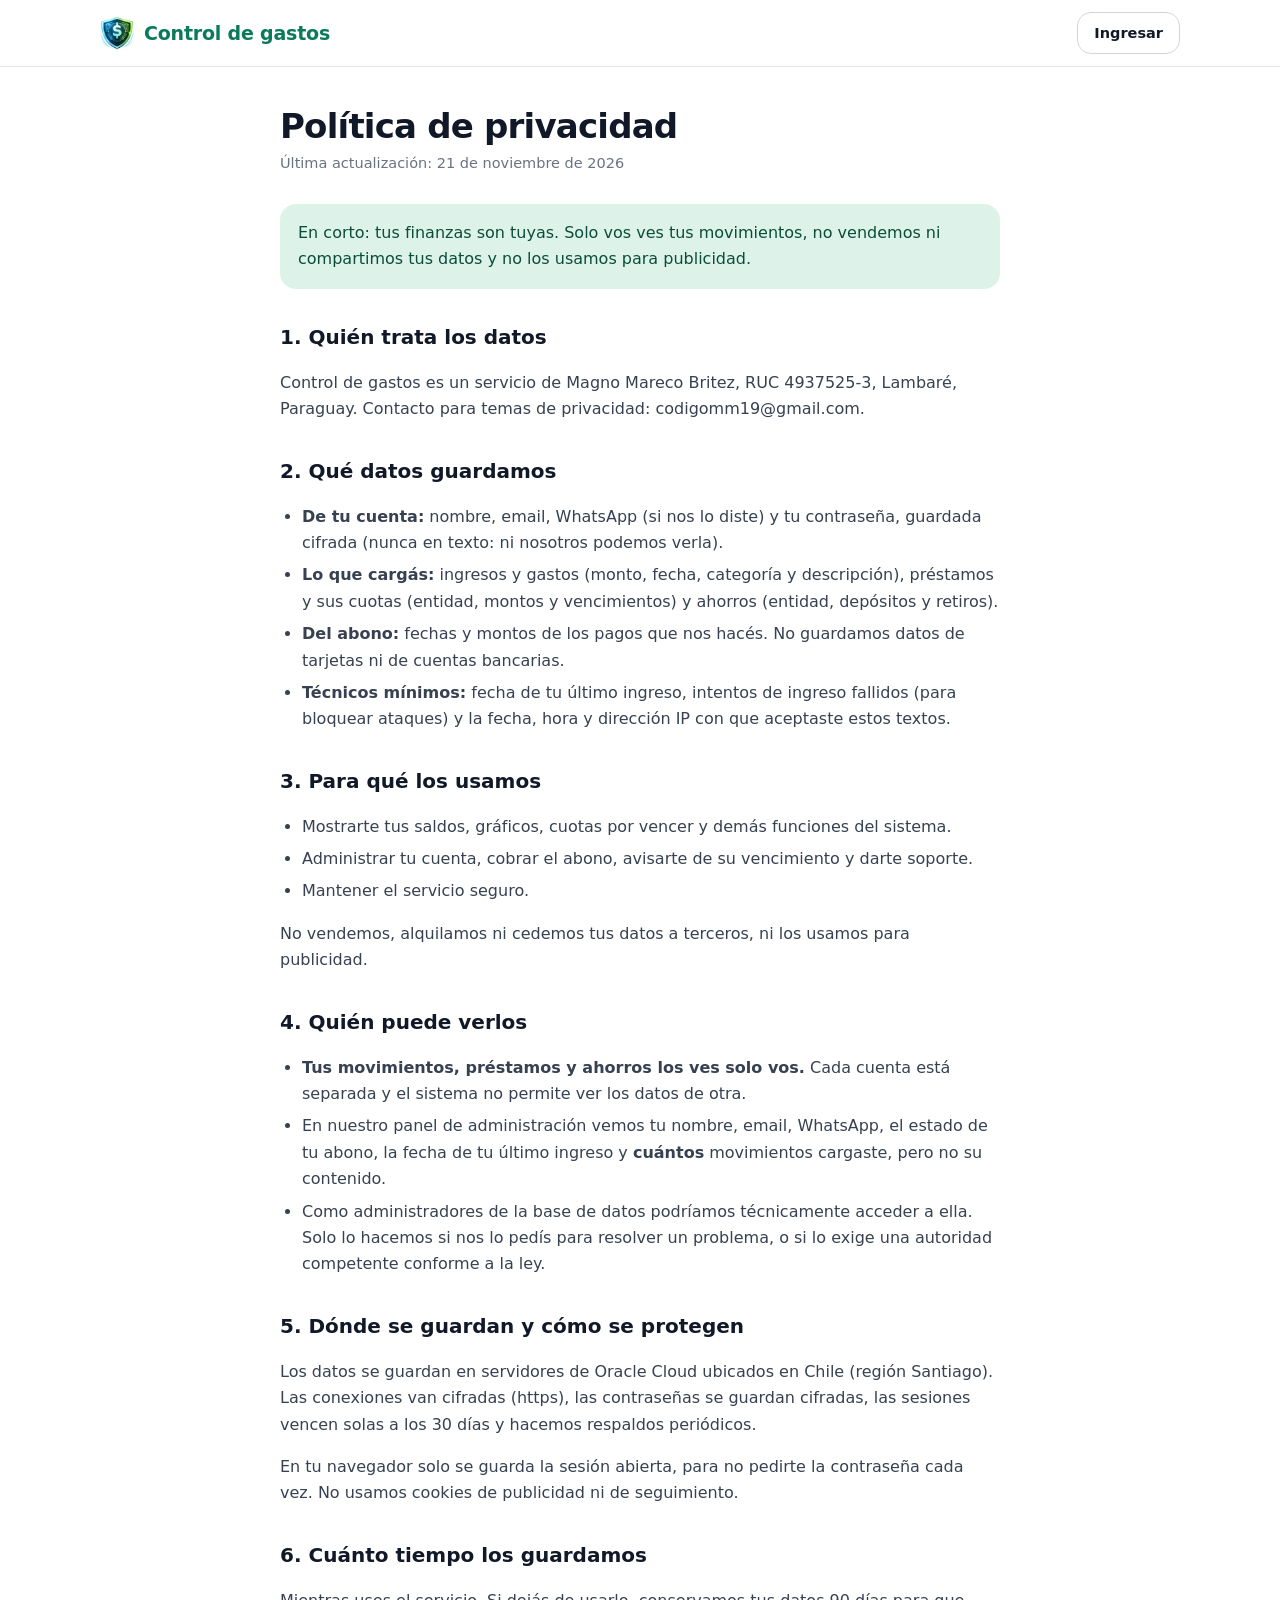
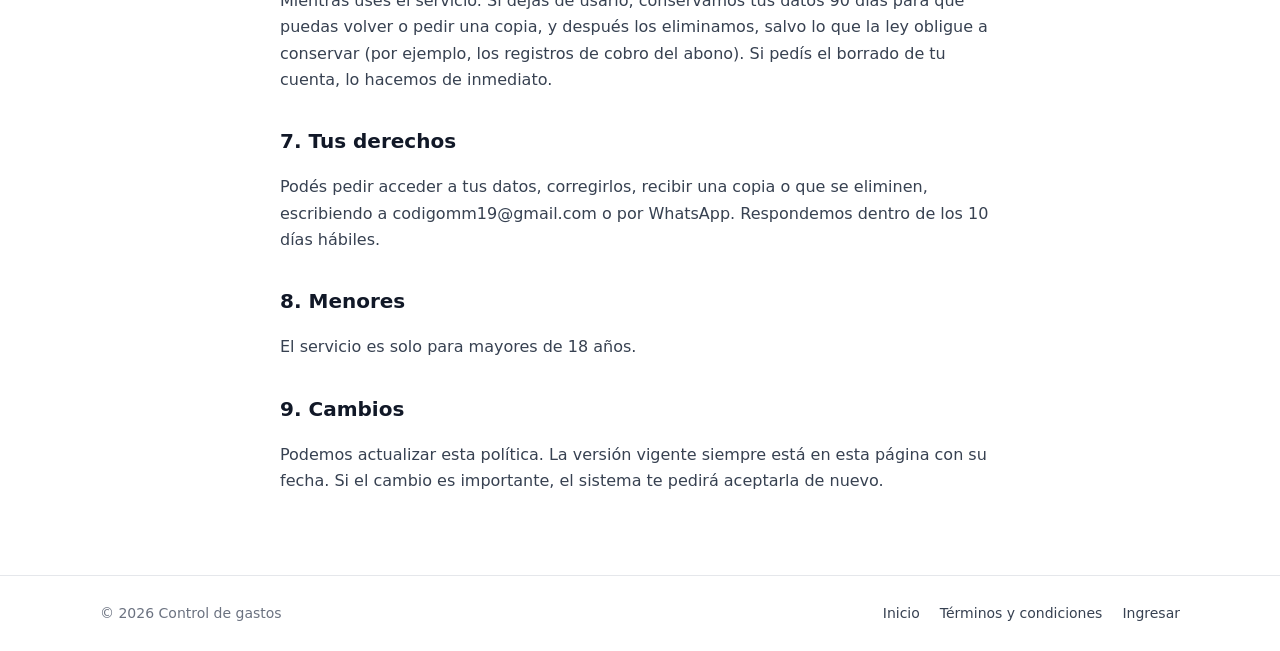
==== commit 7889edcf: "Add files via upload" ====
--- a/privacidad.html
+++ b/privacidad.html
@@ -12,7 +12,8 @@
   <meta name="referrer" content="no-referrer">
   <title>Política de privacidad · Control de gastos</title>
   <meta name="theme-color" content="#0f2a24">
-  <link rel="icon" href="data:image/svg+xml,%3Csvg xmlns='http://www.w3.org/2000/svg' viewBox='0 0 24 24'%3E%3Cpath fill='%230b7a5a' d='M12 1 3 5v6c0 5.5 3.8 10.7 9 12 5.2-1.3 9-6.5 9-12V5z'/%3E%3C/svg%3E">
+  <link rel="icon" type="image/png" href="img/logo-96.png">
+  <link rel="apple-touch-icon" href="img/icono-180.png">
   <link rel="preconnect" href="https://fonts.googleapis.com">
   <link rel="preconnect" href="https://fonts.gstatic.com" crossorigin>
   <link href="https://fonts.googleapis.com/css2?family=Plus+Jakarta+Sans:wght@400;500;600;700;800&display=swap" rel="stylesheet">
@@ -22,7 +23,7 @@
 <body class="publica">
   <header class="pub-top">
     <div class="wrap">
-      <a class="brand" href="ventas.html"><svg class="brand-logo" viewBox="0 0 24 24" aria-hidden="true"><path fill="currentColor" d="M12 1 3 5v6c0 5.5 3.8 10.7 9 12 5.2-1.3 9-6.5 9-12V5z"/><text x="12" y="16.5" font-size="12" font-weight="800" text-anchor="middle" fill="#fff">$</text></svg><span class="js-app"></span></a>
+      <a class="brand" href="ventas.html"><img class="brand-logo" src="img/logo-96.png" alt=""><span class="js-app"></span></a>
       <nav><a class="btn btn-outline" href="index.html">Ingresar</a></nav>
     </div>
   </header>
--- a/css/styles.css
+++ b/css/styles.css
@@ -23,10 +23,73 @@
   --shadow: 0 1px 2px rgba(17, 24, 39, .04), 0 2px 10px rgba(17, 24, 39, .04);
   --top: 64px;
   --side: 240px;
+  /* tonos de apoyo (cambian en modo oscuro) */
+  --on-green: #ffffff;
+  --hero: var(--dark);
+  --hover: #f3f5f7;
+  --btn-soft: #eef0f3;
+  --btn-soft2: #e3e6ea;
+  --borde: #d1d5db;
+  --red-borde: #f3b3aa;
+  --sep: #f1f3f5;
+  --faint: #9ca3af;
+  --ink3: #4b5563;
+  --track: #e5e9ef;
+  --thead: #f6f7f9;
+  --seg: #e5e8ec;
+  --seg-on: var(--card);
+  --gris-soft: #eceff3;
+  --toast: #111827;
+  --amar-soft: #fff8e6; --amar-borde: #f0c36d; --amar-ink: #6b4e00;
+  --azul-soft: #e7f5ff; --azul-ink: #1864ab;
+  --nar-soft: #fff4e6; --nar-ink: #9c4a00;
+  --chart-hl: #f3f7f5;
+  --barra-gasto: #111827;
+  color-scheme: light;
   font-family: "Plus Jakarta Sans", system-ui, -apple-system, "Segoe UI", Roboto, sans-serif;
   color: var(--ink);
   background: var(--bg);
   -webkit-tap-highlight-color: transparent;
+}
+/* ---------- Modo oscuro (js/tema.js pone data-tema="oscuro" en <html>) ---------- */
+:root[data-tema="oscuro"] {
+  --bg: #0e1412;
+  --card: #171f1c;
+  --ink: #e9eeec;
+  --ink2: #c4cdc9;
+  --ink3: #a9b3af;
+  --muted: #8d9894;
+  --faint: #6c7773;
+  --line: #27312e;
+  --chip: #27312e;
+  --green: #3ccf99;
+  --green-dark: #5ad9aa;
+  --green-soft: rgba(60, 207, 153, .14);
+  --on-green: #04261b;
+  --dark: #12332b;
+  --hero: #12332b;
+  --dark2: #1f4d42;
+  --red: #ff8473;
+  --red-soft: rgba(255, 132, 115, .14);
+  --red-borde: #6e2c25;
+  --shadow: 0 1px 2px rgba(0, 0, 0, .35), 0 2px 10px rgba(0, 0, 0, .25);
+  --hover: #1f2926;
+  --btn-soft: #222c29;
+  --btn-soft2: #2c3834;
+  --borde: #36433f;
+  --sep: #232d2a;
+  --track: #2a3532;
+  --thead: #1c2522;
+  --seg: #222c29;
+  --seg-on: #34413d;
+  --gris-soft: #252f2c;
+  --toast: #2e3a36;
+  --amar-soft: rgba(240, 195, 109, .12); --amar-borde: #7a6230; --amar-ink: #f0c36d;
+  --azul-soft: rgba(116, 192, 252, .13); --azul-ink: #8cc8fc;
+  --nar-soft: rgba(255, 169, 77, .13); --nar-ink: #ffb066;
+  --chart-hl: rgba(255, 255, 255, .04);
+  --barra-gasto: #b9c4c0;
+  color-scheme: dark;
 }
 * { box-sizing: border-box; }
 html, body { margin: 0; min-height: 100%; }
@@ -44,16 +107,16 @@
   background: var(--card); border-bottom: 1px solid var(--line);
 }
 .icon-btn {
-  width: 44px; height: 44px; border-radius: 50%; border: 0; background: #eef0f3;
+  width: 44px; height: 44px; border-radius: 50%; border: 0; background: var(--btn-soft);
   display: grid; place-items: center; flex-shrink: 0;
 }
-.icon-btn:hover { background: #e3e6ea; }
+.icon-btn:hover { background: var(--btn-soft2); }
 .icon-btn.plain { background: transparent; }
-.icon-btn.plain:hover { background: #eef0f3; }
+.icon-btn.plain:hover { background: var(--btn-soft); }
 .brand { display: flex; align-items: center; gap: 10px; text-decoration: none; color: var(--green); font-weight: 800; font-size: 19px; letter-spacing: -.2px; }
-.brand-logo { width: 26px; height: 26px; }
+.brand-logo { width: 34px; height: 34px; flex-shrink: 0; display: block; object-fit: contain; }
 .user { margin-left: auto; display: flex; align-items: center; gap: 10px; font-weight: 600; background: none; border: 0; padding: 4px 6px 4px 4px; border-radius: 99px; }
-.user:hover { background: #f3f5f7; }
+.user:hover { background: var(--hover); }
 .avatar { width: 40px; height: 40px; border-radius: 50%; background: var(--green-soft); color: var(--green); display: grid; place-items: center; font-weight: 800; }
 
 /* ---------- Layout ---------- */
@@ -68,7 +131,7 @@
   text-decoration: none; color: var(--ink2); font-weight: 500;
 }
 .nav-item [data-lucide], .nav-item svg { width: 18px; height: 18px; color: var(--muted); }
-.nav-item:hover { background: #f3f5f7; }
+.nav-item:hover { background: var(--hover); }
 .nav-item.activo { background: var(--green-soft); color: var(--green); font-weight: 700; }
 .nav-item.activo svg { color: var(--green); }
 .nav-title { font-size: 12px; font-weight: 700; letter-spacing: .08em; text-transform: uppercase; color: var(--muted); padding: 18px 12px 6px; }
@@ -82,10 +145,10 @@
 @media (max-width: 899px) {
   .sidebar {
     position: fixed; z-index: 50; top: 0; left: 0; height: 100vh; width: min(290px, 84vw);
-    transform: translateX(-100%); transition: transform .22s ease; box-shadow: 0 0 40px rgba(0,0,0,.15);
+    transform: translateX(-100%); transition: transform .22s ease, visibility .22s; visibility: hidden;
     padding-top: 20px;
   }
-  body.menu-abierto .sidebar { transform: none; }
+  body.menu-abierto .sidebar { transform: none; visibility: visible; box-shadow: 0 0 40px rgba(0,0,0,.15); }
   body.menu-abierto .scrim { display: block; position: fixed; inset: 0; z-index: 40; background: rgba(15, 23, 42, .35); }
   body.sin-menu .sidebar { display: flex; }
   .main { padding: 20px 16px 110px; }
@@ -108,12 +171,12 @@
   font-weight: 700; font-size: 15px; text-decoration: none; white-space: nowrap;
 }
 .btn svg { width: 18px; height: 18px; }
-.btn-primary { background: var(--green); color: #fff; }
+.btn-primary { background: var(--green); color: var(--on-green); }
 .btn-primary:hover { background: var(--green-dark); }
-.btn-outline { background: var(--card); border-color: #d1d5db; color: var(--ink); }
-.btn-outline:hover { background: #f9fafb; }
-.btn-danger-outline { background: var(--card); border-color: #f3b3aa; color: var(--red); }
-.btn-danger-outline:hover { background: #fff5f4; }
+.btn-outline { background: var(--card); border-color: var(--borde); color: var(--ink); }
+.btn-outline:hover { background: var(--hover); }
+.btn-danger-outline { background: var(--card); border-color: var(--red-borde); color: var(--red); }
+.btn-danger-outline:hover { background: var(--red-soft); }
 .btn-sm { height: 40px; padding: 0 16px; border-radius: 12px; font-size: 14px; }
 .btn-block { width: 100%; }
 .btn:disabled { opacity: .55; cursor: not-allowed; }
@@ -133,7 +196,7 @@
 .section-head h2 { font-size: 18px; font-weight: 700; margin: 0; }
 
 .hero {
-  background: var(--dark); color: #fff; border-radius: 24px; padding: 26px 28px;
+  background: var(--hero); color: #fff; border-radius: 24px; padding: 26px 28px;
   display: flex; align-items: center; gap: 16px; flex-wrap: wrap;
 }
 .hero-main { flex: 1; min-width: 220px; }
@@ -186,7 +249,7 @@
   display: flex; align-items: center; gap: 14px; padding: 12px 0; width: 100%;
   background: none; border: 0; text-align: left;
 }
-.list .row + .row { border-top: 1px solid #f1f3f5; }
+.list .row + .row { border-top: 1px solid var(--sep); }
 .list .list-day + .row { border-top: 0; }
 button.row:hover .row-title { text-decoration: underline; }
 .row-ico { width: 52px; height: 52px; border-radius: 15px; display: grid; place-items: center; flex-shrink: 0; }
@@ -200,9 +263,10 @@
 .row-amount.pos { color: var(--green); }
 .row-amount.neg { color: var(--ink); }
 .row-amount.debt { color: var(--red); }
-.row-chev { color: #9ca3af; }
+.row-chev { color: var(--faint); }
 .row-end { display: flex; align-items: center; gap: 10px; }
 .mini { font-size: 13px; color: var(--muted); font-weight: 600; white-space: nowrap; }
+.mini.txt { white-space: normal; line-height: 1.45; }
 .compact .row-ico { width: 38px; height: 38px; border-radius: 11px; }
 .compact .row-ico .dot { width: 11px; height: 11px; }
 .compact .row-title { font-size: 15px; }
@@ -214,7 +278,7 @@
 .catbar + .catbar { margin-top: 14px; }
 .catbar-head { display: flex; justify-content: space-between; gap: 10px; margin-bottom: 7px; }
 .catbar-head b { font-weight: 800; white-space: nowrap; }
-.track { height: 10px; border-radius: 99px; background: #e5e9ef; overflow: hidden; }
+.track { height: 10px; border-radius: 99px; background: var(--track); overflow: hidden; }
 .track > span { display: block; height: 100%; border-radius: 99px; }
 
 /* ---------- Gráfico ---------- */
@@ -228,10 +292,10 @@
 /* ---------- Tablas (escritorio) ---------- */
 .table-wrap { background: var(--card); border-radius: var(--radius); box-shadow: var(--shadow); overflow-x: auto; margin-top: 18px; }
 table.tabla { width: 100%; border-collapse: collapse; }
-.tabla th { background: #f6f7f9; text-align: left; font-size: 13px; font-weight: 600; color: var(--ink2); padding: 14px 20px; white-space: nowrap; }
-.tabla td { padding: 14px 20px; border-top: 1px solid #f1f3f5; white-space: nowrap; }
+.tabla th { background: var(--thead); text-align: left; font-size: 13px; font-weight: 600; color: var(--ink2); padding: 14px 20px; white-space: nowrap; }
+.tabla td { padding: 14px 20px; border-top: 1px solid var(--sep); white-space: nowrap; }
 .tabla tbody tr { cursor: pointer; }
-.tabla tbody tr:hover { background: #fafbfc; }
+.tabla tbody tr:hover { background: var(--hover); }
 .tabla .r { text-align: right; }
 .tabla .strong { font-weight: 700; }
 .tabla tfoot td { color: var(--muted); font-size: 13px; text-align: right; cursor: default; }
@@ -253,9 +317,9 @@
 .search input { border: 0; outline: 0; flex: 1; font-size: 17px; background: transparent; height: 100%; }
 
 /* ---------- Pestañas ---------- */
-.seg { display: grid; grid-auto-flow: column; grid-auto-columns: 1fr; background: #e5e8ec; border-radius: 16px; padding: 6px; gap: 4px; }
+.seg { display: grid; grid-auto-flow: column; grid-auto-columns: 1fr; background: var(--seg); border-radius: 16px; padding: 6px; gap: 4px; }
 .seg button { border: 0; background: transparent; height: 44px; border-radius: 12px; font-weight: 600; color: var(--muted); font-size: 16px; }
-.seg button.on { background: var(--card); color: var(--ink); font-weight: 700; box-shadow: 0 1px 3px rgba(0,0,0,.08); }
+.seg button.on { background: var(--seg-on); color: var(--ink); font-weight: 700; box-shadow: 0 1px 3px rgba(0,0,0,.08); }
 .seg.ingreso button.on { color: var(--green); }
 
 /* ---------- Estado vacío ---------- */
@@ -268,7 +332,7 @@
 /* ---------- Botón flotante ---------- */
 .fab {
   position: fixed; right: 22px; bottom: 22px; z-index: 25; width: 64px; height: 64px; border-radius: 50%;
-  border: 0; background: var(--green); color: #fff; display: none; place-items: center;
+  border: 0; background: var(--green); color: var(--on-green); display: none; place-items: center;
   box-shadow: 0 8px 24px rgba(11, 122, 90, .35);
 }
 .fab svg { width: 28px; height: 28px; }
@@ -310,10 +374,10 @@
 .field input, .field select { border: 0; outline: 0; background: transparent; width: 100%; font-size: 18px; padding: 3px 0 0; }
 .field input[type="date"] { min-height: 30px; }
 .field:focus-within { box-shadow: 0 0 0 2px var(--green); }
-.field.locked { background: #eceff3; box-shadow: none; }
-.field.locked input { color: #4b5563; }
+.field.locked { background: var(--gris-soft); box-shadow: none; }
+.field.locked input { color: var(--ink3); }
 .field.amount input { font-size: 44px; font-weight: 800; letter-spacing: -1px; padding: 0; }
-.field.amount .cur { font-size: 22px; font-weight: 600; color: #4b5563; margin-right: 6px; }
+.field.amount .cur { font-size: 22px; font-weight: 600; color: var(--ink3); margin-right: 6px; }
 .field.amount .amount-line { display: flex; align-items: baseline; }
 .field.amount.ingreso input { color: var(--green); }
 .field.amount.small input { font-size: 32px; }
@@ -323,7 +387,7 @@
 .field.calc .v small { font-size: 20px; font-weight: 600; margin-right: 4px; }
 .field.calc .d { font-size: 13px; color: var(--muted); }
 .lbl { font-weight: 700; font-size: 15px; margin: 4px 0 -4px 2px; }
-.notice { background: #eaedf1; border-radius: 16px; padding: 14px 16px; display: flex; gap: 12px; color: #4b5563; font-size: 14.5px; }
+.notice { background: var(--gris-soft); border-radius: 16px; padding: 14px 16px; display: flex; gap: 12px; color: var(--ink3); font-size: 14.5px; }
 .notice svg { flex-shrink: 0; margin-top: 2px; }
 .err { color: var(--red); font-size: 14px; font-weight: 600; min-height: 0; }
 .err:empty { display: none; }
@@ -337,11 +401,11 @@
 .chip.on { background: var(--green-soft); border-color: var(--green); font-weight: 700; }
 .chip.add { border-style: dashed; color: var(--muted); }
 .freq { display: grid; grid-template-columns: repeat(3, 1fr); gap: 8px; }
-.freq button { border: 0; background: #e5e8ec; border-radius: 99px; padding: 8px 6px; font-size: 13.5px; line-height: 1.2; }
-.freq button:hover { background: #dce0e5; }
+.freq button { border: 0; background: var(--seg); color: var(--ink); border-radius: 99px; padding: 8px 6px; font-size: 13.5px; line-height: 1.2; }
+.freq button:hover { background: var(--btn-soft2); }
 .colors { display: flex; flex-wrap: wrap; gap: 10px; }
 .colors button { width: 38px; height: 38px; border-radius: 50%; border: 3px solid transparent; outline: 2px solid transparent; }
-.colors button.on { border-color: #fff; outline-color: var(--ink); }
+.colors button.on { border-color: var(--card); outline-color: var(--ink); }
 
 /* ---------- Cuotas ---------- */
 .cuota-actions { display: flex; gap: 10px; padding: 0 0 14px; }
@@ -349,7 +413,7 @@
 
 /* ---------- Toasts ---------- */
 .toasts { position: fixed; z-index: 80; left: 50%; bottom: 24px; transform: translateX(-50%); display: flex; flex-direction: column; gap: 8px; align-items: center; pointer-events: none; }
-.toast { background: var(--ink); color: #fff; padding: 12px 18px; border-radius: 14px; font-weight: 600; font-size: 14.5px; box-shadow: 0 8px 24px rgba(0,0,0,.2); animation: up .2s ease; display: flex; gap: 10px; align-items: center; max-width: 90vw; }
+.toast { background: var(--toast); color: #fff; padding: 12px 18px; border-radius: 14px; font-weight: 600; font-size: 14.5px; box-shadow: 0 8px 24px rgba(0,0,0,.2); animation: up .2s ease; display: flex; gap: 10px; align-items: center; max-width: 90vw; }
 .toast.error { background: var(--red); }
 .toast svg { width: 18px; height: 18px; color: var(--mint); }
 .toast.error svg { color: #fff; }
@@ -359,28 +423,28 @@
 body.sin-sesion .topbar, body.sin-sesion .layout, body.sin-sesion .fab { display: none !important; }
 body.sin-sesion .auth { display: flex; min-height: 100vh; align-items: center; justify-content: center; padding: 24px 16px; }
 .auth-card { width: 100%; max-width: 420px; display: flex; flex-direction: column; gap: 14px; }
-.auth-brand { display: flex; align-items: center; gap: 10px; color: var(--green); font-weight: 800; font-size: 22px; justify-content: center; margin-bottom: 6px; }
-.auth-brand svg { width: 34px; height: 34px; }
+.auth-brand { display: flex; flex-direction: column; align-items: center; gap: 12px; color: var(--green); font-weight: 800; font-size: 22px; justify-content: center; margin-bottom: 6px; }
+.auth-brand svg, .auth-logo { width: 112px; height: 112px; object-fit: contain; filter: drop-shadow(0 10px 18px rgba(11,122,90,.25)); }
 .auth-card h1 { font-size: 26px; font-weight: 800; letter-spacing: -.4px; margin: 0; text-align: center; }
 .auth-card .page-sub { text-align: center; margin: -6px 0 6px; }
 .auth-card .btn { height: 54px; font-size: 17px; }
 .auth-help { text-align: center; font-size: 14px; color: var(--muted); }
 .auth-help a { color: var(--green); font-weight: 600; }
-.demo-hint { background: #fff8e6; border: 1px dashed #f0c36d; border-radius: 14px; padding: 12px 14px; font-size: 13.5px; color: #6b4e00; }
+.demo-hint { background: var(--amar-soft); border: 1px dashed var(--amar-borde); border-radius: 14px; padding: 12px 14px; font-size: 13.5px; color: var(--amar-ink); }
 .demo-hint code { font-family: inherit; font-weight: 700; }
-.demo-hint button { background: none; border: 0; padding: 0; color: #8a5a00; text-decoration: underline; font-size: 13.5px; font-weight: 600; }
+.demo-hint button { background: none; border: 0; padding: 0; color: var(--amar-ink); text-decoration: underline; font-size: 13.5px; font-weight: 600; }
 
 /* ---------- Avisos del abono ---------- */
 .aviso { display: flex; align-items: center; gap: 12px; border-radius: 16px; padding: 12px 16px; margin-bottom: 18px; font-size: 14.5px; flex-wrap: wrap; }
 .aviso > svg { flex-shrink: 0; }
 .aviso span { flex: 1; min-width: 200px; }
-.aviso.info { background: #e7f5ff; color: #1864ab; }
-.aviso.warn { background: #fff4e6; color: #9c4a00; }
+.aviso.info { background: var(--azul-soft); color: var(--azul-ink); }
+.aviso.warn { background: var(--nar-soft); color: var(--nar-ink); }
 .aviso.danger { background: var(--red-soft); color: var(--red); }
 .aviso .btn { height: 38px; }
 
 /* ---------- Mi cuenta ---------- */
-.kv { display: flex; justify-content: space-between; gap: 12px; padding: 10px 0; border-top: 1px solid #f1f3f5; }
+.kv { display: flex; justify-content: space-between; gap: 12px; padding: 10px 0; border-top: 1px solid var(--sep); }
 .kv:first-child { border-top: 0; }
 .kv .k { color: var(--muted); }
 .kv .v { font-weight: 700; text-align: right; }
@@ -395,3 +459,31 @@
 .per-fechas .field input { font-size: 16px; }
 .sel-fecha { height: 38px; padding-right: 10px; cursor: pointer; max-width: 100%; }
 @media (max-width: 899px) { .filtro-per > .seg { min-width: 0; width: 100%; } .per-fechas { width: 100%; } .per-fechas .field { flex: 1; min-width: 0; } }
+
+/* ---------- Celular: listas más aprovechadas ---------- */
+.prest-mob { padding: 12px 0 14px; }
+.prest-mob + .prest-mob { border-top: 1px solid var(--sep); }
+.pm-pie { display: flex; align-items: center; gap: 14px; width: 100%; background: none; border: 0; padding: 10px 0 0; text-align: left; }
+.pm-pie .track { flex: 1; height: 8px; }
+.pm-pie .row-amount { font-size: 16px; }
+@media (max-width: 899px) {
+  .list { padding: 4px 16px; }
+  .row { gap: 12px; }
+  .row-ico { width: 44px; height: 44px; border-radius: 13px; }
+  .row-ico svg { width: 18px; height: 18px; }
+  .row-title { white-space: normal; display: -webkit-box; -webkit-line-clamp: 2; -webkit-box-orient: vertical; line-height: 1.3; }
+  .row-amount { font-size: 16px; }
+}
+@media (max-width: 899px) { .hero-split .v { font-size: 17px; white-space: nowrap; } }
+@media (max-width: 899px) {
+  body.super .brand { white-space: nowrap; font-size: 17px; }
+  body.super .search input::placeholder { font-size: 15px; }
+  body.super .chips .chip { height: 36px !important; padding: 0 14px; font-size: 14.5px; }
+}
+@media (max-width: 420px) { .hide-xs { display: none; } }
+button.nav-item { background: none; border: 0; width: 100%; text-align: left; font: inherit; cursor: pointer; }
+
+/* ---------- Apariencia ---------- */
+.tema-sel button { display: inline-flex; align-items: center; justify-content: center; gap: 7px; font-size: 15px; height: 42px; }
+.tema-sel svg { width: 17px; height: 17px; }
+@media (max-width: 420px) { body.super .topbar { gap: 8px; } body.super #btnTema { width: 40px; height: 40px; } }
--- a/css/ventas.css
+++ b/css/ventas.css
@@ -114,7 +114,8 @@
 
 /* ---------- Textos legales ---------- */
 .legal { max-width: 760px; margin: 0 auto; padding: 40px 20px 64px; color: var(--ink2); line-height: 1.65; font-size: 16px; }
-.legal h1 { color: var(--ink); font-size: 34px; letter-spacing: -.8px; margin: 0 0 6px; }
+.legal h1 { color: var(--ink); font-size: 34px; letter-spacing: -.8px; margin: 0 0 6px; line-height: 1.15; }
+@media (max-width: 640px) { .legal h1 { font-size: 28px; } .legal { padding-top: 28px; } }
 .legal .fecha { color: var(--muted); margin: 0 0 28px; font-size: 14.5px; }
 .legal h2 { color: var(--ink); font-size: 20px; margin: 32px 0 8px; }
 .legal ul { padding-left: 22px; }
